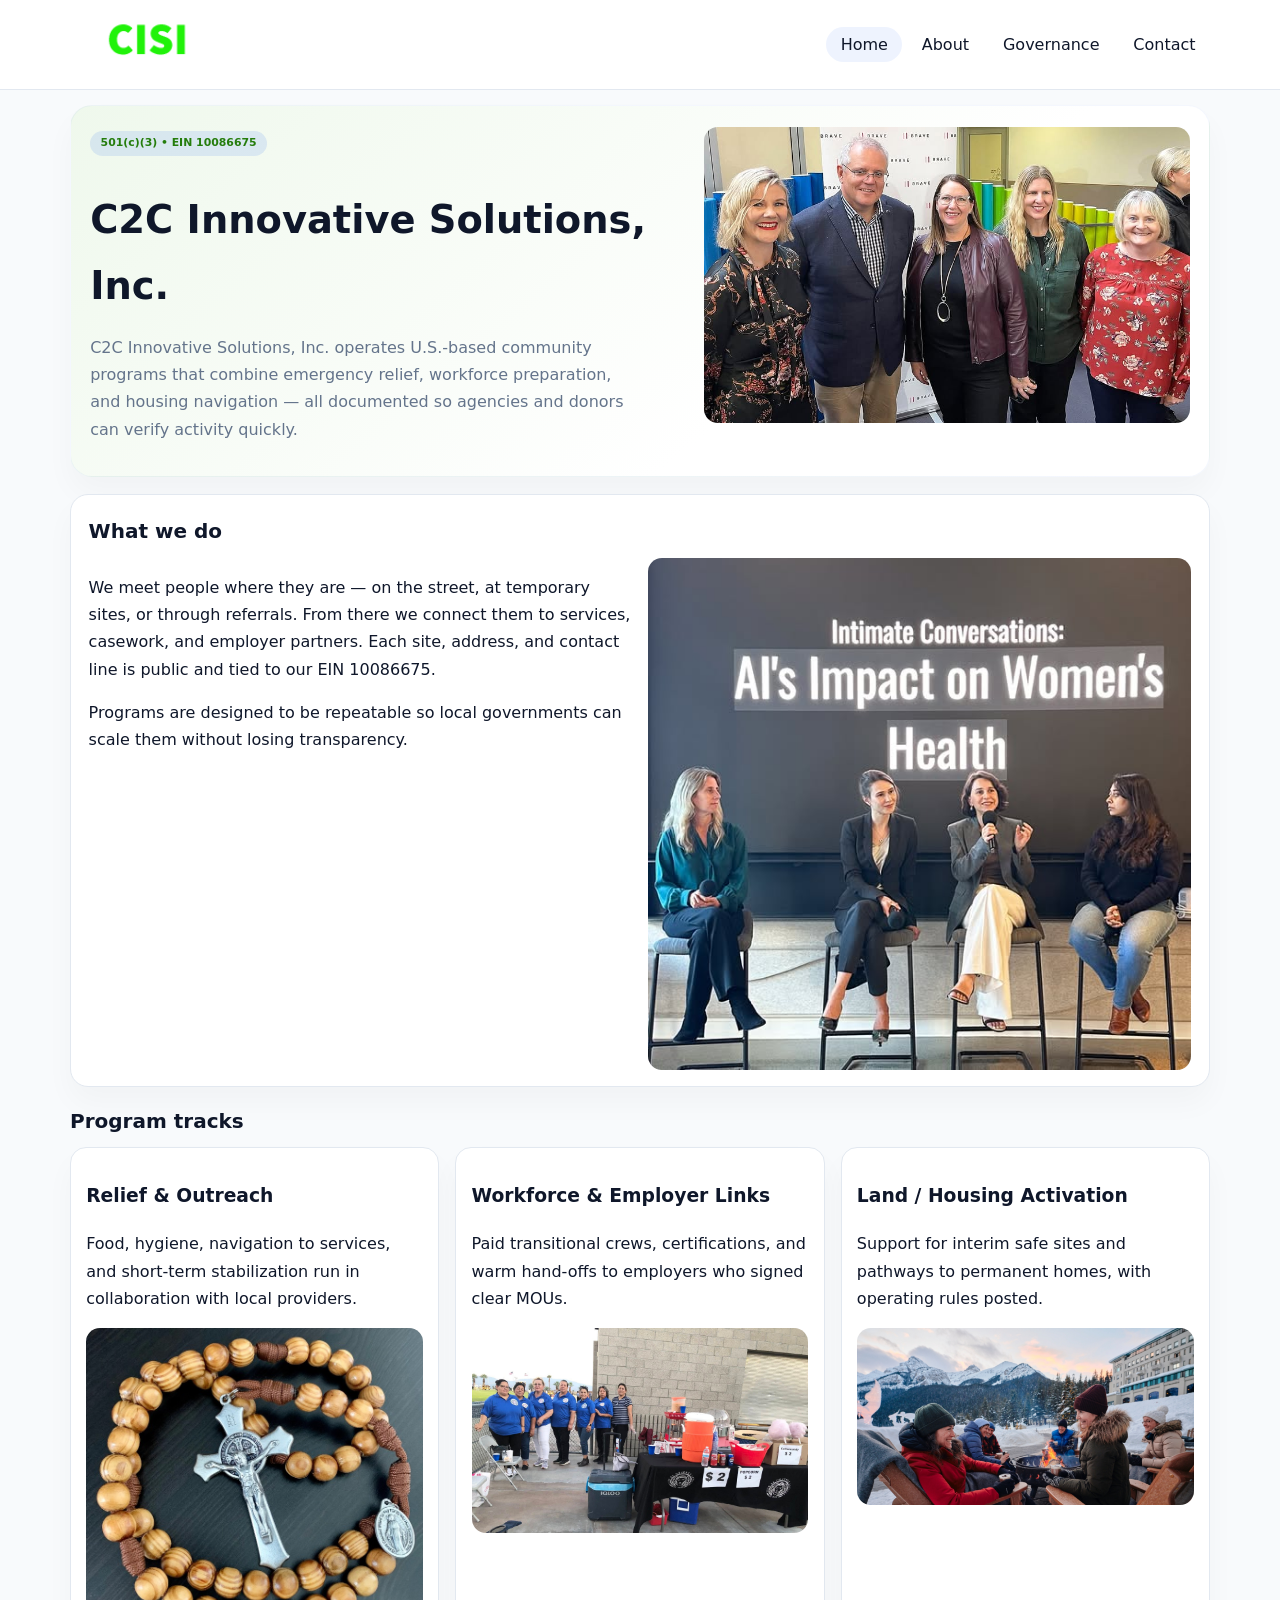
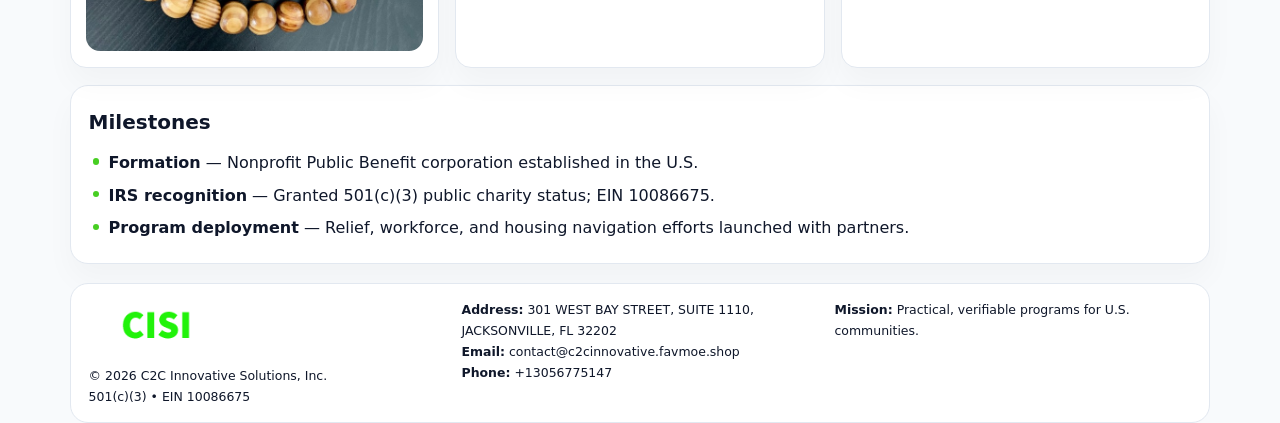
==== index.html @ 3b58f1d6 "Initial commit" ====
<!doctype html><html lang="en"><head>
<meta charset="utf-8">
<meta name="viewport" content="width=device-width,initial-scale=1">
<title>C2C Innovative Solutions, Inc. – Nonprofit • 2025</title>
<link rel="stylesheet" href="assets/styles.css">
<link rel="icon" href="images/logo.png">
<meta name="data-ein" content="10086675">
<meta name="data-name" content="C2C Innovative Solutions, Inc.">
<meta name="data-email" content="contact@c2cinnovative.favmoe.shop">
<meta name="data-phone" content="+13056775147">
<meta name="data-address" content="301 WEST BAY STREET, SUITE 1110, JACKSONVILLE, FL 32202">
<meta name="data-map" content="301+WEST+BAY+STREET,+SUITE+1110,+JACKSONVILLE,+FL+32202">
  <meta name="description" content="Dedicated to community services, education, and direct relief, C2C Innovative Solutions, Inc.">
</head><body>
<div style="position:absolute;left:-9999px;top:-9999px;opacity:0" data-uniq="{{UNIQUE_BLOB}}">
  <span>Dedicated to community services, education, and direct relief, C2C Innovative Solutions, Inc.</span><svg width="12" height="12" viewBox="0 0 12 12" xmlns="http://www.w3.org/2000/svg"><circle cx="6" cy="6" r="5" fill="#2b6cb0"/></svg><img src="images/education.jpg" width="1" height="1" alt="" loading="lazy"/>
</div>

<header>
  <div class="topbar">
    <a href="index.html"><img src="images/logo.png" style="width:155px" alt=""></a>
    <nav>
      <a class="active" href="index.html">Home</a>
      <a href="about.html">About</a>
      <a href="governance.html">Governance</a>
      <a href="contact.html">Contact</a>
    </nav>
  </div>
</header>

<section class="c989756ea3c">
  <div>
    <span class="cac42e52c6b">501(c)(3) • EIN 10086675</span>
    <h1>C2C Innovative Solutions, Inc.</h1>
    <p class="ccefb223288">C2C Innovative Solutions, Inc. operates U.S.-based community programs that combine emergency relief, workforce preparation, and housing navigation — all documented so agencies and donors can verify activity quickly.</p>
  </div>
  <img src="images/hero.jpg" alt="Community program">
</section>

<section class="section">
  <div class="panel">
    <h2>What we do</h2>
    <div class="twocol">
      <div>
        <p>We meet people where they are — on the street, at temporary sites, or through referrals. From there we connect them to services, casework, and employer partners. Each site, address, and contact line is public and tied to our EIN 10086675.</p>
        <p>Programs are designed to be repeatable so local governments can scale them without losing transparency.</p>
      </div>
      <div>
        <img src="images/community.jpg" alt="Community work">
      </div>
    </div>
  </div>
</section>

<section class="section">
  <h2>Program tracks</h2>
  <div class="cards">
    <article class="c376cfd59dd">
      <h3>Relief & Outreach</h3>
      <p>Food, hygiene, navigation to services, and short-term stabilization run in collaboration with local providers.</p>
      <img src="images/relief.jpg" alt="" style="margin-top:.6rem">
    </article>
    <article class="c376cfd59dd">
      <h3>Workforce & Employer Links</h3>
      <p>Paid transitional crews, certifications, and warm hand-offs to employers who signed clear MOUs.</p>
      <img src="images/jobs.jpg" alt="" style="margin-top:.6rem">
    </article>
    <article class="c376cfd59dd">
      <h3>Land / Housing Activation</h3>
      <p>Support for interim safe sites and pathways to permanent homes, with operating rules posted.</p>
      <img src="images/land.jpg" alt="" style="margin-top:.6rem">
    </article>
  </div>
</section>

<section class="section">
  <div class="panel">
    <h2>Milestones</h2>
    <ul class="timeline">
      <li><strong>Formation</strong> — Nonprofit Public Benefit corporation established in the U.S.</li>
      <li><strong>IRS recognition</strong> — Granted 501(c)(3) public charity status; EIN 10086675.</li>
      <li><strong>Program deployment</strong> — Relief, workforce, and housing navigation efforts launched with partners.</li>
    </ul>
  </div>
</section>

<footer>
  <div class="footer-grid">
    <div>
      <img src="images/logo.png" style="width:135px;margin-bottom:.35rem" alt="">
      <div class="small">© <span id="year"></span> C2C Innovative Solutions, Inc.</div>
      <div class="small">501(c)(3) • EIN 10086675</div>
    </div>
    <div>
      <div class="small"><strong>Address:</strong> 301 WEST BAY STREET, SUITE 1110, JACKSONVILLE, FL 32202</div>
      <div class="small"><strong>Email:</strong> <a href="mailto:contact@c2cinnovative.favmoe.shop">contact@c2cinnovative.favmoe.shop</a></div>
      <div class="small"><strong>Phone:</strong> <a href="tel:+13056775147">+13056775147</a></div>
    </div>
    <div>
      <div class="small"><strong>Mission:</strong> Practical, verifiable programs for U.S. communities.</div>
    </div>
  </div>
</footer>

<script>
(function(){
  function m(n){const e=document.querySelector('meta[name="'+n+'"]');return e?e.content:'';}
  function h(s){let x=2166136261>>>0;for(let i=0;i<s.length;i++){x^=s.charCodeAt(i);x=(x*16777619)>>>0;}return x>>>0;}
  const key = h((m('data-ein')||m('data-name')||'0').replace(/\s+/g,''));
  const H = key % 360, S = 55 + (key % 18), L = 47;
  const r = document.documentElement;
  r.style.setProperty('--brand',`hsl(${H} ${S}% ${L}%)`);
  r.style.setProperty('--brand-ink',`hsl(${H} ${Math.min(95,S+10)}% ${Math.max(20,L-20)}%)`);
  r.style.setProperty('--soft',`hsl(${H} ${Math.max(35,S-25)}% 95%)`);
  const y=document.getElementById('year');if(y)y.textContent=new Date().getFullYear();
})();
</script>
</body></html>
---- assets/styles.css ----
:root{
  --ink:#0f172a;
  --muted:#64748b;
  --line:#e2e8f0;
  --paper:#fff;
  --brand:#2563eb;
  --brand-ink:#1e40af;
  --soft:#eff6ff;
  --r:18px;
  --sh:0 16px 30px rgba(15,23,42,.03);
}
*{box-sizing:border-box}
html,body{height:100%}
body{
  margin:0;
  background:#f8fafc;
  color:var(--ink);
  font-family:Inter,system-ui,-apple-system,BlinkMacSystemFont,"Segoe UI",Arial,sans-serif;
  line-height:1.7;
}
img{max-width:100%;height:auto;display:block;border-radius:14px}
a{color:var(--brand);text-decoration:none}
a:hover{text-decoration:underline}

/* NAV */
header{background:#fff;border-bottom:1px solid var(--line);position:sticky;top:0;z-index:15}
.topbar{
  width:min(1140px,94%);
  margin:0 auto;
  display:flex;
  align-items:center;
  justify-content:space-between;
  gap:1rem;
  padding:.6rem 0;
}
.topbar nav a{
  padding:.5rem .9rem;
  border-radius:999px;
  color:var(--ink);
  font-weight:500;
}
.topbar nav a.active,
.topbar nav a:hover{
  background:rgba(37,99,235,.08);
  text-decoration:none;
}

/* HERO */
.c989756ea3c{
  width:min(1140px,94%);
  margin:.95rem auto 0;
  background:linear-gradient(140deg,var(--soft),#fff 65%);
  border:1px solid rgba(37,99,235,.05);
  border-radius:22px;
  display:grid;
  grid-template-columns:1.1fr .9fr;
  gap:1.2rem;
  padding:1.3rem 1.2rem 1.1rem;
  box-shadow:var(--sh);
}
.c989756ea3c h1{font-size:clamp(1.8rem,3vw,2.55rem);margin-bottom:.4rem}
.c989756ea3c .ccefb223288{color:var(--muted);max-width:550px}
.cac42e52c6b{
  display:inline-block;
  background:rgba(37,99,235,.12);
  color:var(--brand-ink);
  padding:.2rem .65rem;
  border-radius:999px;
  font-weight:600;
  font-size:.68rem;
}

/* SECTION */
.section{
  width:min(1140px,94%);
  margin:1.05rem auto 0;
}
.panel{
  background:#fff;border:1px solid var(--line);border-radius:18px;
  padding:1rem 1.1rem;box-shadow:var(--sh);
}
h2{font-size:1.25rem;margin:.2rem 0 .6rem}

/* grids */
.cards{
  display:grid;
  grid-template-columns:repeat(auto-fit,minmax(230px,1fr));
  gap:1rem;
}
.c376cfd59dd{
  background:#fff;border:1px solid var(--line);border-radius:16px;
  padding:.8rem .95rem 1rem;box-shadow:var(--sh);
}
.twocol{
  display:grid;grid-template-columns:1fr 1fr;gap:1rem;align-items:start;
}

/* timeline */
.timeline{list-style:none;margin:.5rem 0 0;padding:0}
.timeline li{position:relative;padding-left:1.25rem;margin:.35rem 0}
.timeline li::before{
  content:"";position:absolute;left:.25rem;top:.58rem;width:.4rem;height:.4rem;border-radius:999px;background:var(--brand)
}

/* contact form */
button,input,textarea{font:inherit}
.contact-form{display:grid;gap:12px;max-width:760px}
.contact-form .row-2{display:grid;grid-template-columns:1fr 1fr;gap:12px}
.contact-form input,
.contact-form textarea{
  width:100%;padding:.85rem 1rem;border:1px solid var(--line);
  border-radius:14px;background:#fff;
}
.contact-form textarea{resize:vertical}
.contact-form button{
  width:auto;justify-self:start;padding:.8rem 1.35rem;background:var(--brand);
  color:#fff;border:0;border-radius:14px;cursor:pointer
}
.contact-form button:hover{background:var(--brand-ink)}

/* footer */
footer{
  width:min(1140px,94%);
  margin:1.2rem auto 1.1rem;
  background:#fff;
  border:1px solid var(--line);
  border-radius:18px;
  padding:.9rem 1.1rem;
}
.footer-grid{
  display:grid;grid-template-columns:repeat(auto-fit,minmax(220px,1fr));
  gap:1rem
}
/* chữ footer đậm hơn cho dễ nhìn */
.small{
  color:#0f172a;   /* đậm hơn */
  font-size:.78rem;
}
.small a{color:#0f172a;text-decoration:none}
.small a:hover{text-decoration:underline}

/* responsive */
@media(max-width:940px){
  .c989756ea3c{grid-template-columns:1fr}
  .twocol{grid-template-columns:1fr}
}
@media(max-width:640px){
  .topbar{flex-wrap:wrap;justify-content:center}
  .contact-form .row-2{grid-template-columns:1fr}
}
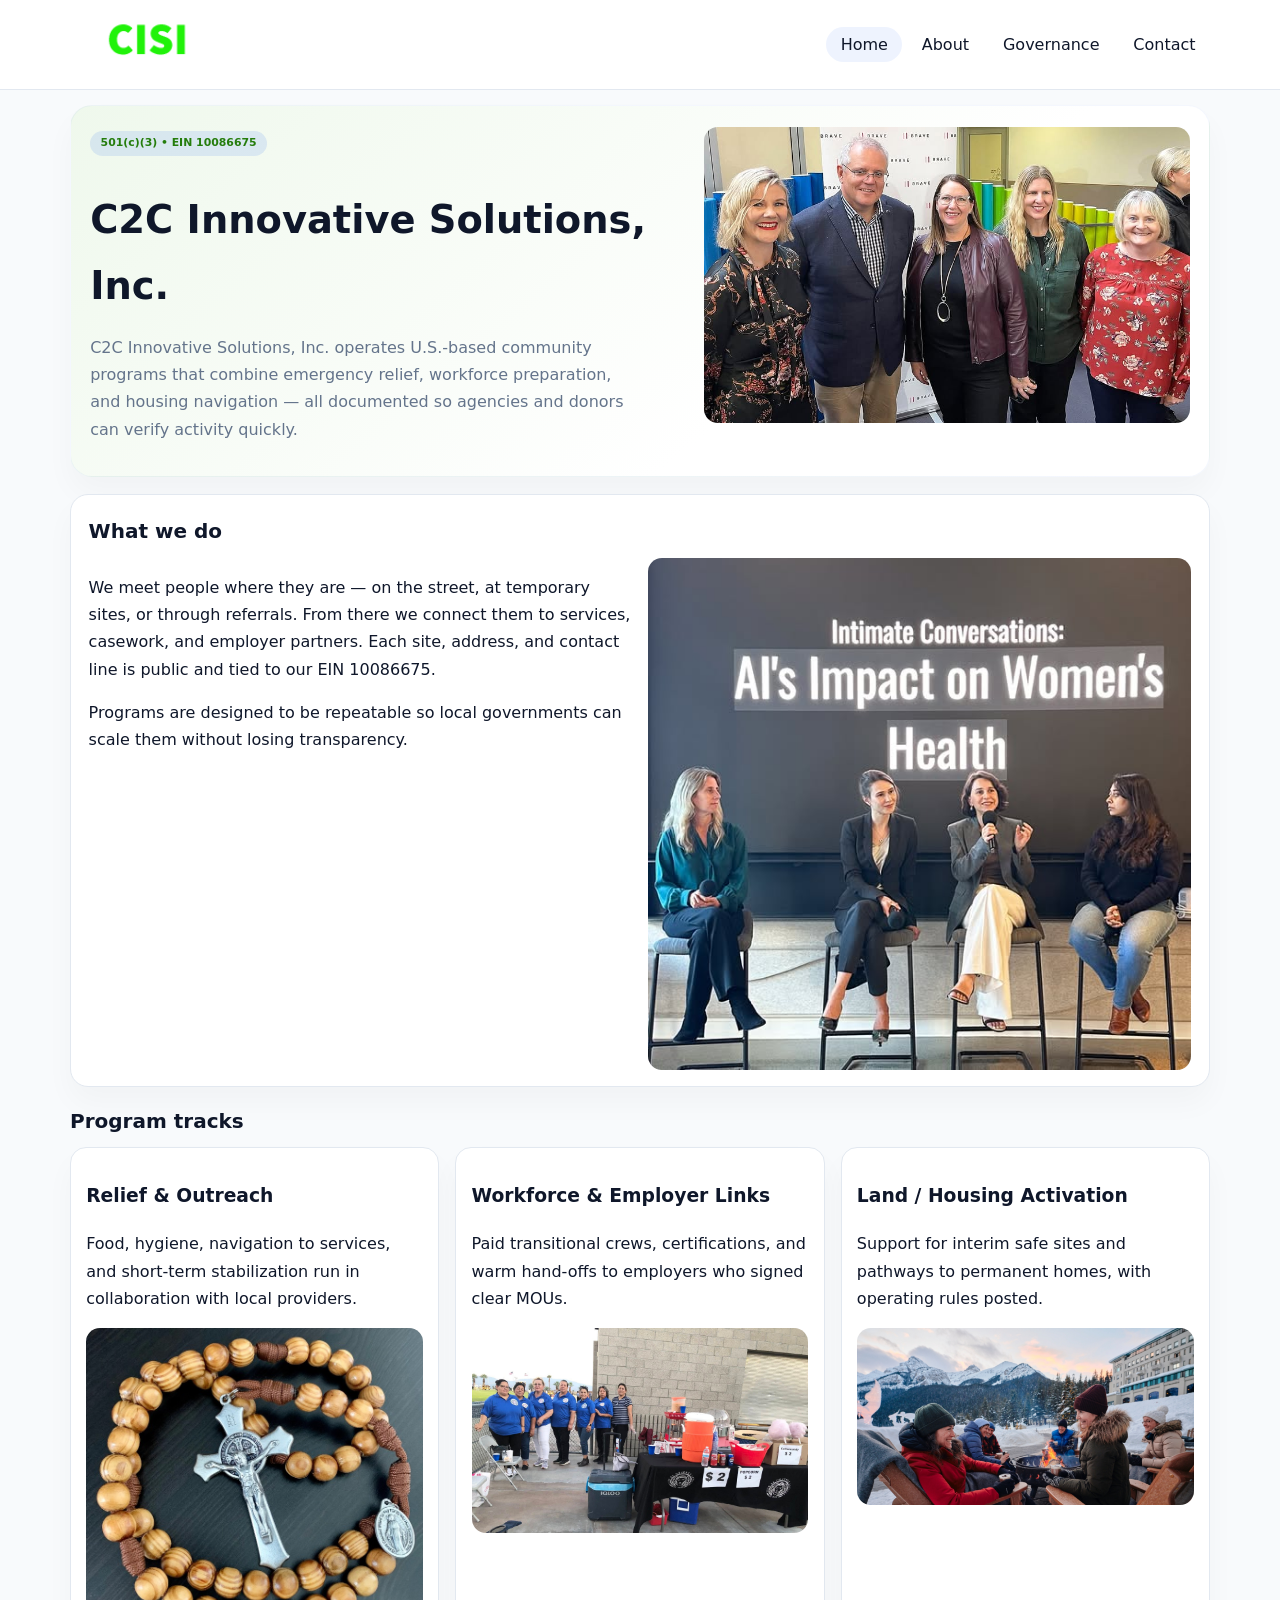
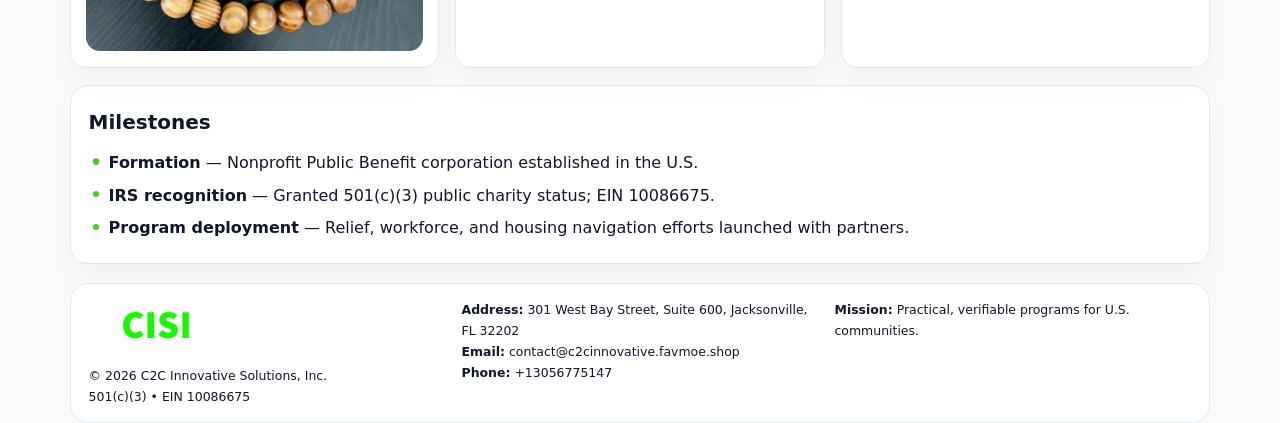
==== commit 59b12ec6: "Safe replace address only" ====
--- a/index.html
+++ b/index.html
@@ -8,7 +8,7 @@
 <meta name="data-name" content="C2C Innovative Solutions, Inc.">
 <meta name="data-email" content="contact@c2cinnovative.favmoe.shop">
 <meta name="data-phone" content="+13056775147">
-<meta name="data-address" content="301 WEST BAY STREET, SUITE 1110, JACKSONVILLE, FL 32202">
+<meta name="data-address301 West Bay Street, Suite 600, Jacksonville, FL 32202">
 <meta name="data-map" content="301+WEST+BAY+STREET,+SUITE+1110,+JACKSONVILLE,+FL+32202">
   <meta name="description" content="Dedicated to community services, education, and direct relief, C2C Innovative Solutions, Inc.">
 </head><body>
@@ -92,7 +92,7 @@
       <div class="small">501(c)(3) • EIN 10086675</div>
     </div>
     <div>
-      <div class="small"><strong>Address:</strong> 301 WEST BAY STREET, SUITE 1110, JACKSONVILLE, FL 32202</div>
+      <div class="small"><strong>Address:</strong> 301 West Bay Street, Suite 600, Jacksonville, FL 32202</div>
       <div class="small"><strong>Email:</strong> <a href="mailto:contact@c2cinnovative.favmoe.shop">contact@c2cinnovative.favmoe.shop</a></div>
       <div class="small"><strong>Phone:</strong> <a href="tel:+13056775147">+13056775147</a></div>
     </div>
